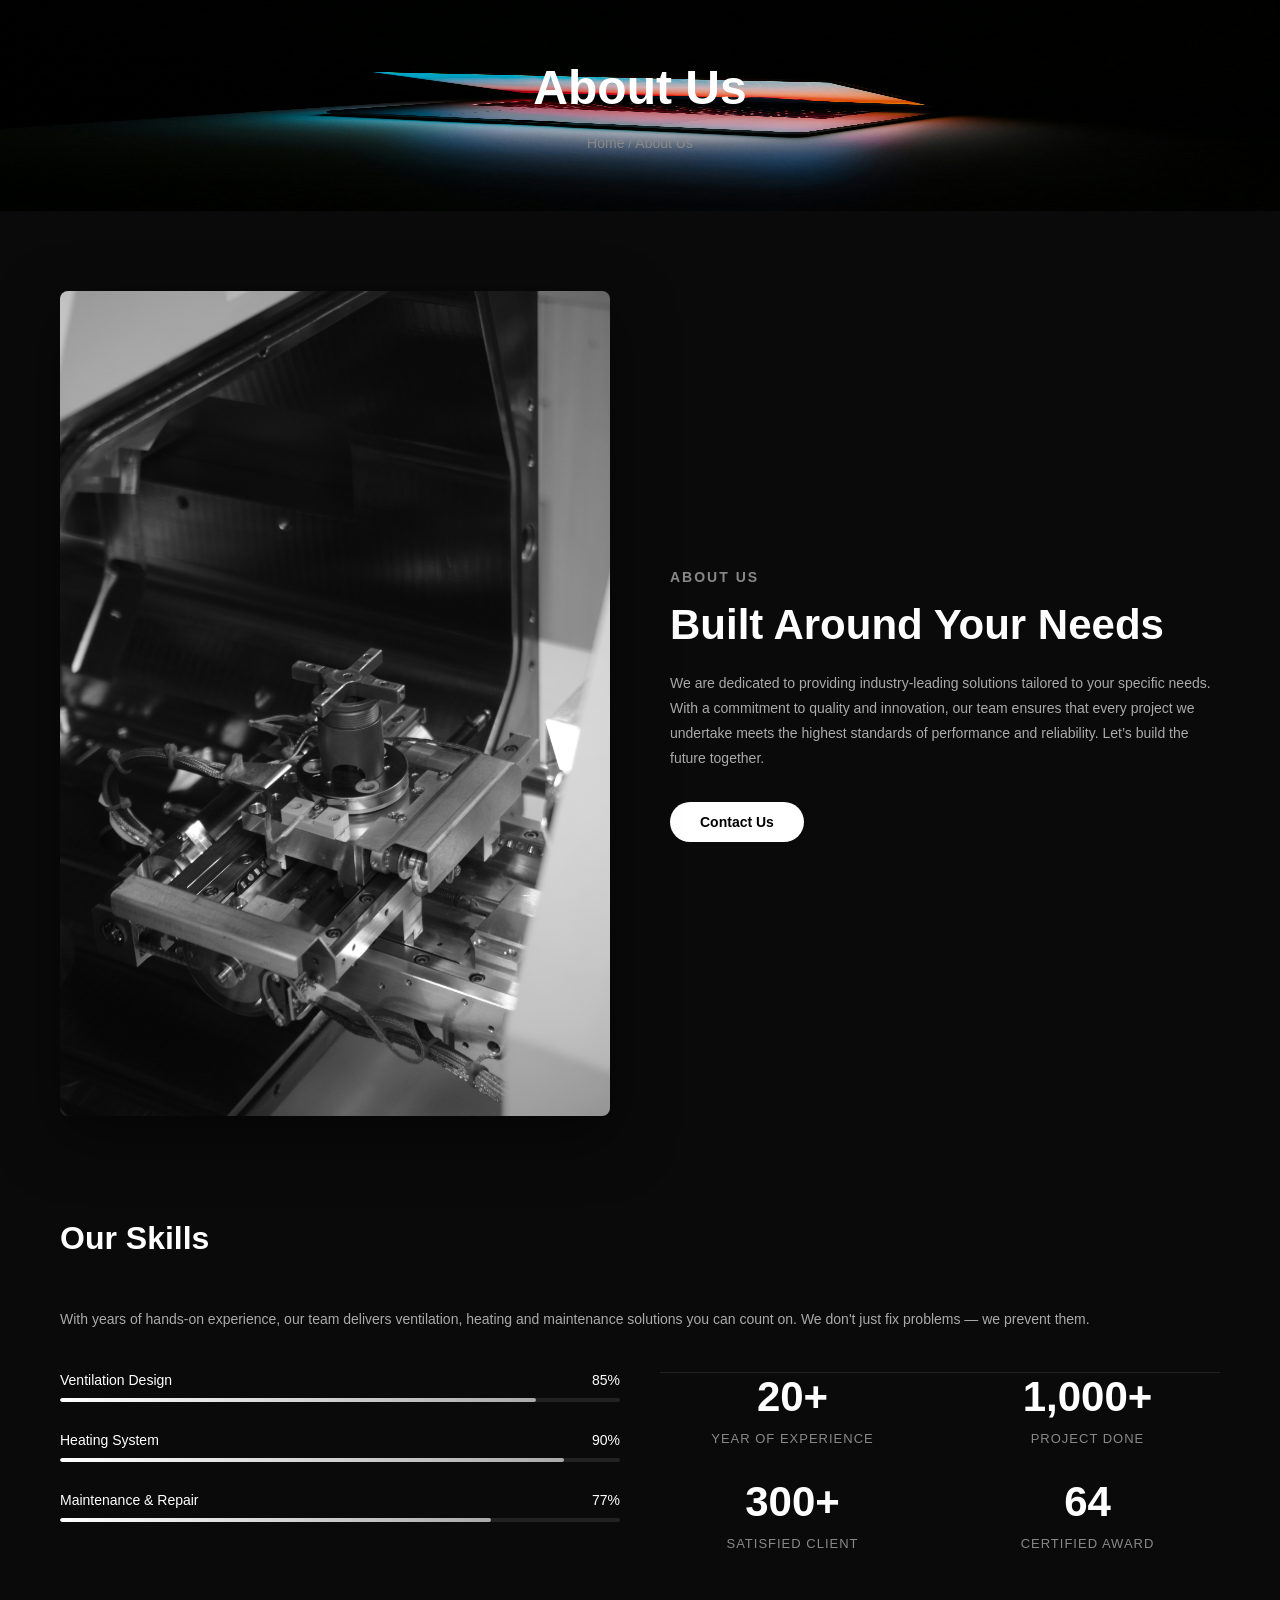
==== about us.html @ 5ce8b64a "Merge branch 'main' of github.com:bkibet-dev/mecha" ====
<!DOCTYPE html>
<html lang="en">
<head>
    <meta charset="UTF-8">
    <meta name="viewport" content="width=device-width, initial-scale=1.0">
    <title>About Us</title>
    <link rel="stylesheet" href="./style.css">
</head>
<body>
    <!-- Header Section -->
    <div class="header">
        <div class="header-content">
            <h1>About Us</h1>
            <div class="breadcrumb">
                <a href="#">Home</a> / About Us
            </div>
        </div>
    </div>

    <!-- Main Container -->
    <div class="main-container">
        <!-- About Section -->
        <div class="about-section">
            <div class="about-image">
                <img src="./img/thorium-APO0TCVHBv0-unsplash.jpg" alt="About Us">
            </div>
            <div class="about-content">
                <h3>About Us</h3>
                <h2>Built Around Your Needs</h2>
                <p>We are dedicated to providing industry-leading solutions tailored to your specific needs. With a commitment to quality and innovation, our team ensures that every project we undertake meets the highest standards of performance and reliability. Let’s build the future together.</p>
                <button class="contact-btn">Contact Us</button>
            </div>
        </div>

        <!-- Skills Section -->
        <div class="skills-section">
            <h2>Our Skills</h2>
            <p style="color: #aaa; margin-bottom: 40px; font-size: 14px; line-height: 1.8;">With years of hands-on experience, our team delivers ventilation, heating and maintenance solutions you can count on. We don't just fix problems — we prevent them.</p>

            <div class="skills-grid">
                <div>
                    <div class="skill-item">
                        <div class="skill-name">
                            <span>Ventilation Design</span>
                            <span>85%</span>
                        </div>
                        <div class="skill-bar">
                            <div class="skill-progress" style="width: 85%;"></div>
                        </div>
                    </div>

                    <div class="skill-item">
                        <div class="skill-name">
                            <span>Heating System</span>
                            <span>90%</span>
                        </div>
                        <div class="skill-bar">
                            <div class="skill-progress" style="width: 90%;"></div>
                        </div>
                    </div>

                    <div class="skill-item">
                        <div class="skill-name">
                            <span>Maintenance & Repair</span>
                            <span>77%</span>
                        </div>
                        <div class="skill-bar">
                            <div class="skill-progress" style="width: 77%;"></div>
                        </div>
                    </div>
                </div>

                <div class="stats-section">
                    <div class="stat-item">
                        <div class="stat-number">20+</div>
                        <div class="stat-label">Year Of Experience</div>
                    </div>
                    <div class="stat-item">
                        <div class="stat-number">1,000+</div>
                        <div class="stat-label">Project Done</div>
                    </div>
                    <div class="stat-item">
                        <div class="stat-number">300+</div>
                        <div class="stat-label">Satisfied Client</div>
                    </div>
                    <div class="stat-item">
                        <div class="stat-number">64</div>
                        <div class="stat-label">Certified Award</div>
                    </div>
                </div>
            </div>
        </div>
    </div>
</body>
</html>
---- style.css ----
* {
            margin: 0;
            padding: 0;
            box-sizing: border-box;
        }

        body {
            font-family: 'Segoe UI', Tahoma, Geneva, Verdana, sans-serif;
            background-color: #0a0a0a;
            color: #fff;
        }

        .header {
            background-image: url("./img/ales-nesetril-Im7lZjxeLhg-unsplash.jpg");
            background-repeat: no-repeat;
            background-size: 100% 100%;
            padding: 60px 20px;
            text-align: center;
            position: relative;
            overflow: hidden;
        }

        .header-content {
            position: relative;
            z-index: 1;
        }

        .header h1 {
            font-size: 48px;
            margin-bottom: 20px;
            font-weight: 700;
        }

        .breadcrumb {
            font-size: 14px;
            color: #888;
        }

        .breadcrumb a {
            color: #888;
            text-decoration: none;
        }

        .breadcrumb a:hover {
            color: #fff;
        }

        .main-container {
            max-width: 1200px;
            margin: 0 auto;
            padding: 80px 20px;
        }

        .about-section {
            display: grid;
            grid-template-columns: 1fr 1fr;
            gap: 60px;
            align-items: center;
            margin-bottom: 100px;
        }

        .about-image {
            position: relative;
        }

        .about-image img {
            width: 100%;
            border-radius: 8px;
            box-shadow: 0 20px 60px rgba(0,0,0,0.5);
        }

        .about-content h3 {
            font-size: 14px;
            color: #888;
            margin-bottom: 15px;
            text-transform: uppercase;
            letter-spacing: 2px;
        }

        .about-content h2 {
            font-size: 42px;
            margin-bottom: 20px;
            line-height: 1.2;
            font-weight: 700;
        }

        .about-content p {
            font-size: 14px;
            line-height: 1.8;
            color: #aaa;
            margin-bottom: 30px;
        }

        .contact-btn {
            background-color: #fff;
            color: #000;
            padding: 12px 30px;
            border: none;
            border-radius: 25px;
            font-size: 14px;
            font-weight: 600;
            cursor: pointer;
            transition: all 0.3s ease;
            display: inline-block;
        }

        .contact-btn:hover {
            background-color: #f0f0f0;
            transform: translateY(-2px);
        }

        .skills-section {
            margin-top: 80px;
        }

        .skills-section h2 {
            font-size: 32px;
            margin-bottom: 50px;
            font-weight: 700;
        }

        .skills-grid {
            display: grid;
            grid-template-columns: 1fr 1fr;
            gap: 40px;
        }

        .skill-item {
            margin-bottom: 30px;
        }

        .skill-name {
            font-size: 14px;
            margin-bottom: 10px;
            display: flex;
            justify-content: space-between;
        }

        .skill-bar {
            background-color: #222;
            height: 4px;
            border-radius: 2px;
            overflow: hidden;
        }

        .skill-progress {
            height: 100%;
            background: linear-gradient(90deg, #fff, #aaa);
            border-radius: 2px;
        }

        .stats-section {
            display: grid;
            grid-template-columns: repeat(2, 1fr);
            gap: 30px;
            border-top: 1px solid #222;
        }

        .stat-item {
            text-align: center;
        }

        .stat-number {
            font-size: 42px;
            font-weight: 700;
            margin-bottom: 10px;
            color: #fff;
        }

        .stat-label {
            font-size: 13px;
            color: #888;
            text-transform: uppercase;
            letter-spacing: 1px;
        }

        @media (max-width: 768px) {
            .about-section {
                grid-template-columns: 1fr;
                gap: 30px;
            }

            .skills-grid {
                grid-template-columns: 1fr;
            }

            .stats-section {
                grid-template-columns: repeat(2, 1fr);
            }

            .header h1 {
                font-size: 36px;
            }

            .about-content h2 {
                font-size: 32px;
            }
        }
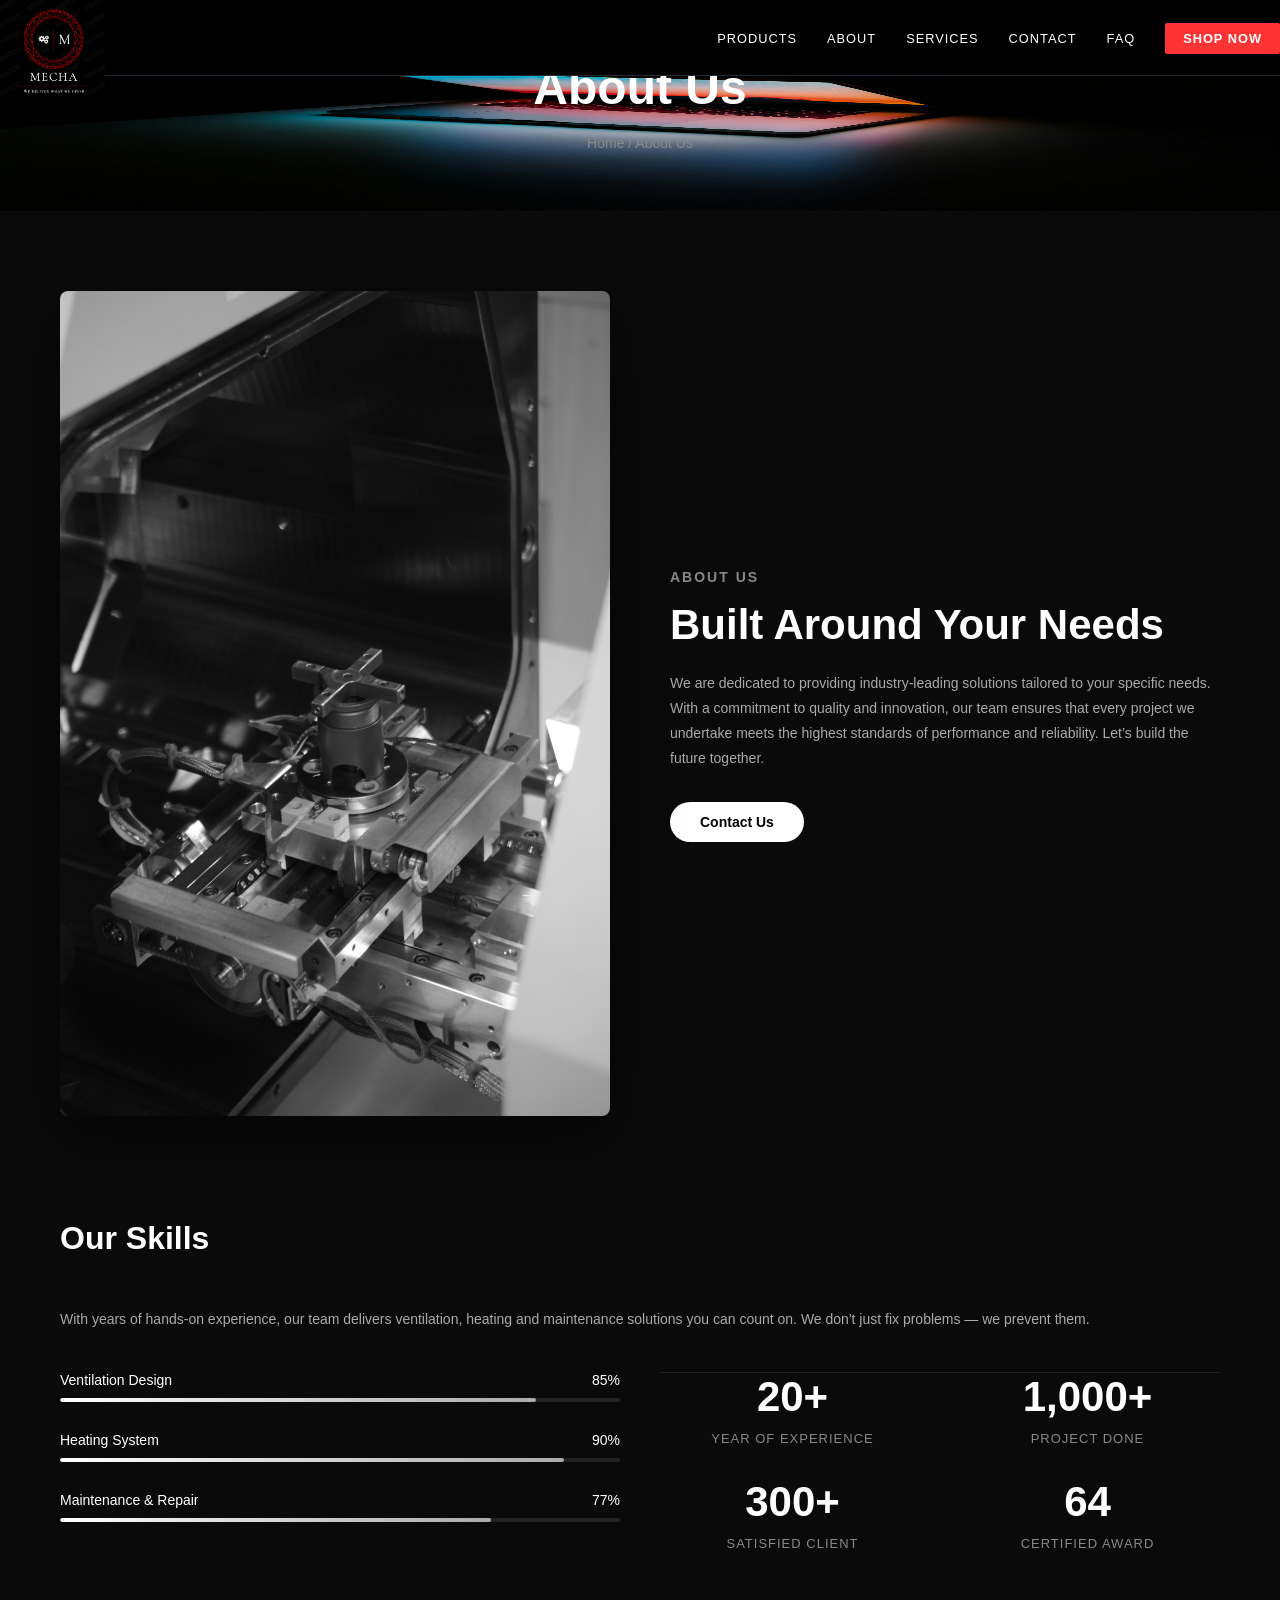
==== commit 6b25fc2b: "Merge branch 'main' of github.com:bkibet-dev/mecha" ====
--- a/about us.html
+++ b/about us.html
@@ -4,10 +4,27 @@
     <meta charset="UTF-8">
     <meta name="viewport" content="width=device-width, initial-scale=1.0">
     <title>About Us</title>
-    <link rel="stylesheet" href="./style.css">
+    <link rel="stylesheet" href="./about us.css">
 </head>
 <body>
     <!-- Header Section -->
+        <header>
+        <div class="container navbar">
+            <figure class="logo">
+                <img src="./images/logo.png" alt="Logo">
+            </figure>
+            <nav class="links">
+                <ul>
+                    <li><a href="./product.html">Products</a></li>
+                    <li><a href="./about us.html">About</a></li>
+                    <li><a href="./services.html">Services</a></li>                                                                                                                                                                                   
+                    <li><a href="./contactus.html">Contact</a></li>
+                    <li><a href="./FAQ.html">FAQ</a></li>
+                    <li><a href="#">Shop Now</a></li>
+                </ul>
+            </nav>
+        </div>
+    </header>
     <div class="header">
         <div class="header-content">
             <h1>About Us</h1>
--- a/about us.css
+++ b/about us.css
@@ -0,0 +1,258 @@
+* {
+            margin: 0;
+            padding: 0;
+            box-sizing: border-box;
+        }
+
+        body {
+            font-family: 'Segoe UI', Tahoma, Geneva, Verdana, sans-serif;
+            background-color: #0a0a0a;
+            color: #fff;
+        }
+
+        header {
+    width: 100%;
+    background-color: #000000;
+    position: fixed;
+    top: 0;
+    left: 0;
+    z-index: 1000;
+    border-bottom: 1px solid #1f2833;
+}
+
+.navbar {
+    height: 75px;
+    display: flex;
+    justify-content: space-between;
+    align-items: center;
+}
+
+.logo {
+    margin-top: 20px;
+}
+
+.logo img {
+    height: 100px;
+    display: block;
+}
+
+.links ul {
+    list-style: none;
+    display: flex;
+    align-items: center;
+    gap: 30px;
+}
+
+.links a {
+    color: #ffffff;
+    font-size: 0.8rem;
+    letter-spacing: 1px;
+    text-transform: uppercase;
+    font-weight: 500;
+    text-decoration: none;
+    transition: all 0.3s ease;
+}
+
+.links a:hover {
+    color: #ff3333;
+}
+
+.links li:last-child a {
+    background-color: #ff3333;
+    color: #fff;
+    padding: 8px 18px;
+    font-weight: 600;
+    border-radius: 2px;
+}
+
+.links li:last-child a:hover {
+    background-color: #cc0000;
+    color: #fff;
+}
+
+        .header {
+            background-image: url("./img/ales-nesetril-Im7lZjxeLhg-unsplash.jpg");
+            background-repeat: no-repeat;
+            background-size: 100% 100%;
+            padding: 60px 20px;
+            text-align: center;
+            position: relative;
+            overflow: hidden;
+        }
+
+        .header-content {
+            position: relative;
+            z-index: 1;
+        }
+
+        .header h1 {
+            font-size: 48px;
+            margin-bottom: 20px;
+            font-weight: 700;
+        }
+
+        .breadcrumb {
+            font-size: 14px;
+            color: #888;
+        }
+
+        .breadcrumb a {
+            color: #888;
+            text-decoration: none;
+        }
+
+        .breadcrumb a:hover {
+            color: #fff;
+        }
+
+        .main-container {
+            max-width: 1200px;
+            margin: 0 auto;
+            padding: 80px 20px;
+        }
+
+        .about-section {
+            display: grid;
+            grid-template-columns: 1fr 1fr;
+            gap: 60px;
+            align-items: center;
+            margin-bottom: 100px;
+        }
+
+        .about-image {
+            position: relative;
+        }
+
+        .about-image img {
+            width: 100%;
+            border-radius: 8px;
+            box-shadow: 0 20px 60px rgba(0,0,0,0.5);
+        }
+
+        .about-content h3 {
+            font-size: 14px;
+            color: #888;
+            margin-bottom: 15px;
+            text-transform: uppercase;
+            letter-spacing: 2px;
+        }
+
+        .about-content h2 {
+            font-size: 42px;
+            margin-bottom: 20px;
+            line-height: 1.2;
+            font-weight: 700;
+        }
+
+        .about-content p {
+            font-size: 14px;
+            line-height: 1.8;
+            color: #aaa;
+            margin-bottom: 30px;
+        }
+
+        .contact-btn {
+            background-color: #fff;
+            color: #000;
+            padding: 12px 30px;
+            border: none;
+            border-radius: 25px;
+            font-size: 14px;
+            font-weight: 600;
+            cursor: pointer;
+            transition: all 0.3s ease;
+            display: inline-block;
+        }
+
+        .contact-btn:hover {
+            background-color: #f0f0f0;
+            transform: translateY(-2px);
+        }
+
+        .skills-section {
+            margin-top: 80px;
+        }
+
+        .skills-section h2 {
+            font-size: 32px;
+            margin-bottom: 50px;
+            font-weight: 700;
+        }
+
+        .skills-grid {
+            display: grid;
+            grid-template-columns: 1fr 1fr;
+            gap: 40px;
+        }
+
+        .skill-item {
+            margin-bottom: 30px;
+        }
+
+        .skill-name {
+            font-size: 14px;
+            margin-bottom: 10px;
+            display: flex;
+            justify-content: space-between;
+        }
+
+        .skill-bar {
+            background-color: #222;
+            height: 4px;
+            border-radius: 2px;
+            overflow: hidden;
+        }
+
+        .skill-progress {
+            height: 100%;
+            background: linear-gradient(90deg, #fff, #aaa);
+            border-radius: 2px;
+        }
+
+        .stats-section {
+            display: grid;
+            grid-template-columns: repeat(2, 1fr);
+            gap: 30px;
+            border-top: 1px solid #222;
+        }
+
+        .stat-item {
+            text-align: center;
+        }
+
+        .stat-number {
+            font-size: 42px;
+            font-weight: 700;
+            margin-bottom: 10px;
+            color: #fff;
+        }
+
+        .stat-label {
+            font-size: 13px;
+            color: #888;
+            text-transform: uppercase;
+            letter-spacing: 1px;
+        }
+
+        @media (max-width: 768px) {
+            .about-section {
+                grid-template-columns: 1fr;
+                gap: 30px;
+            }
+
+            .skills-grid {
+                grid-template-columns: 1fr;
+            }
+
+            .stats-section {
+                grid-template-columns: repeat(2, 1fr);
+            }
+
+            .header h1 {
+                font-size: 36px;
+            }
+
+            .about-content h2 {
+                font-size: 32px;
+            }
+        }
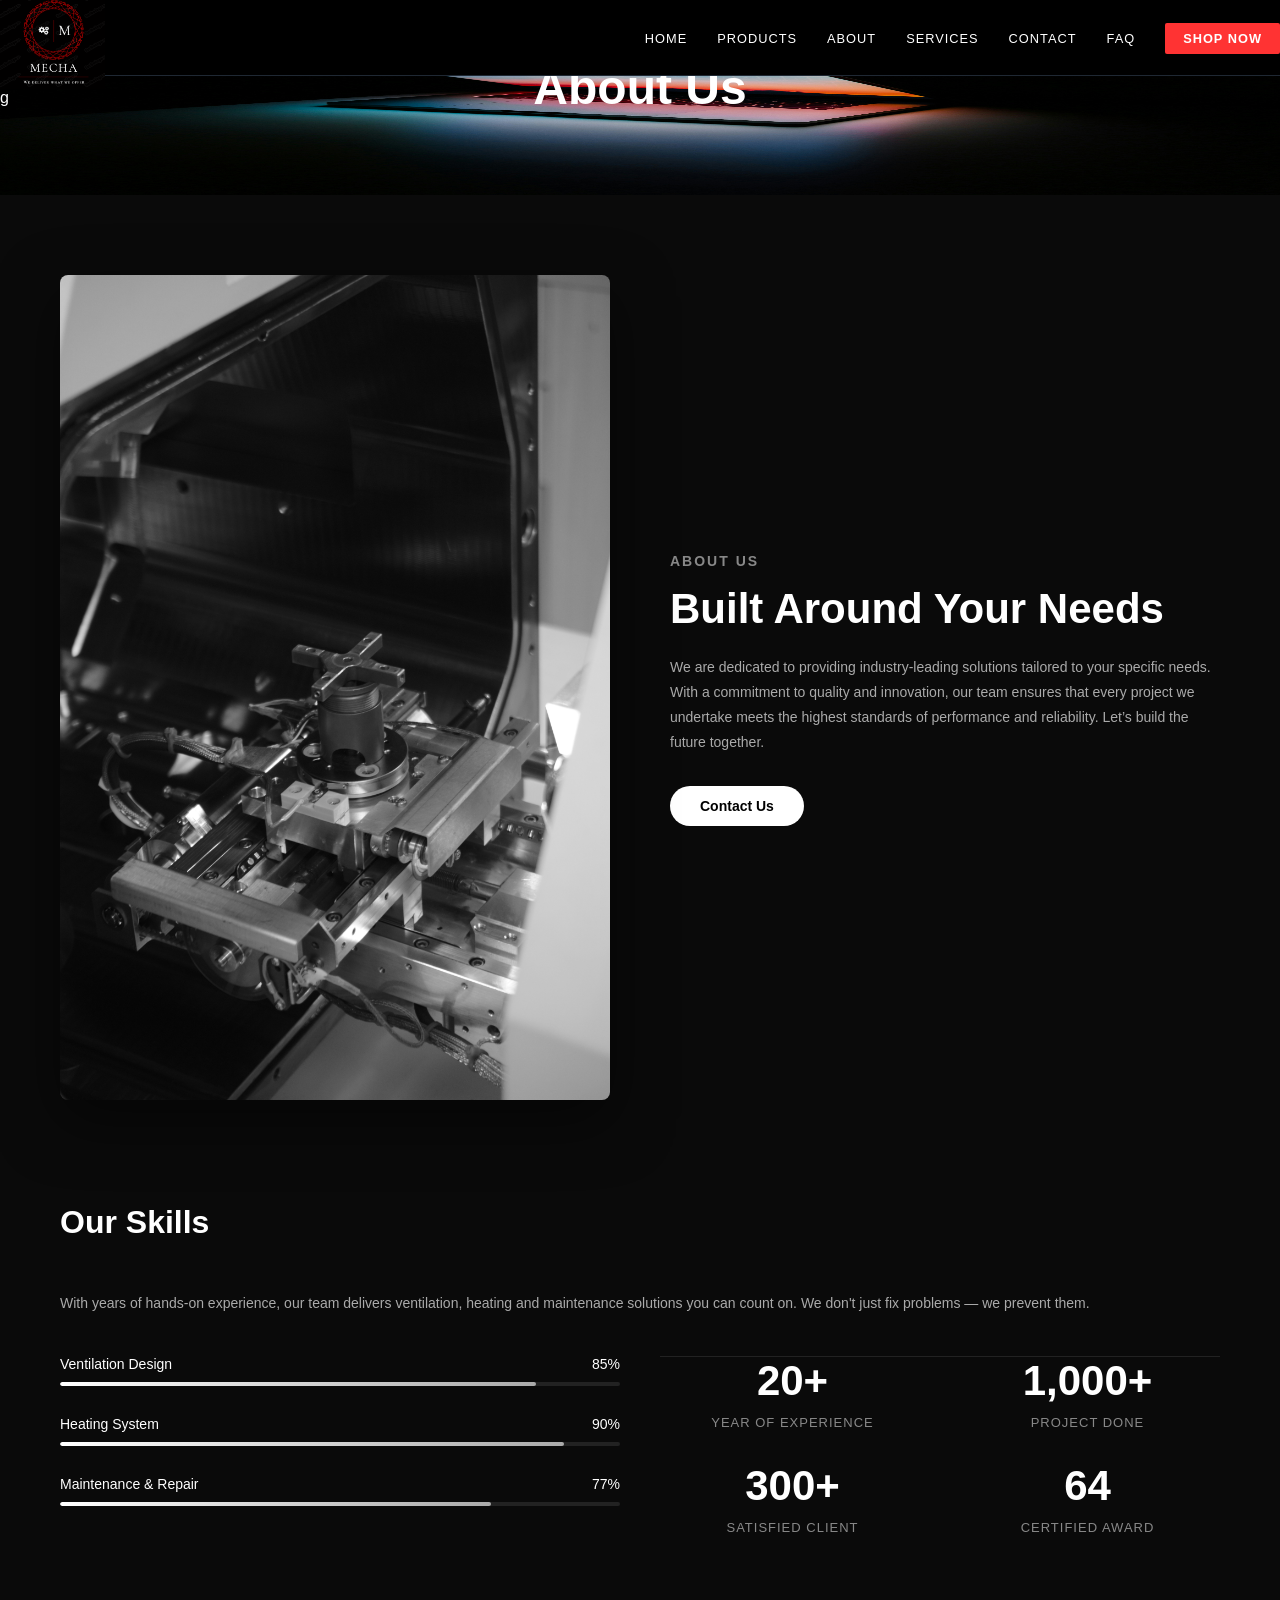
==== commit a5523aa4: "edit" ====
--- a/about us.html
+++ b/about us.html
@@ -11,10 +11,11 @@
         <header>
         <div class="container navbar">
             <figure class="logo">
-                <img src="./images/logo.png" alt="Logo">
+                <img src="./images/logo.png" alt="Logo">g
             </figure>
             <nav class="links">
                 <ul>
+                    <li><a href="./index.html">Home</a></li>
                     <li><a href="./product.html">Products</a></li>
                     <li><a href="./about us.html">About</a></li>
                     <li><a href="./services.html">Services</a></li>                                                                                                                                                                                   
@@ -28,9 +29,6 @@
     <div class="header">
         <div class="header-content">
             <h1>About Us</h1>
-            <div class="breadcrumb">
-                <a href="#">Home</a> / About Us
-            </div>
         </div>
     </div>
 
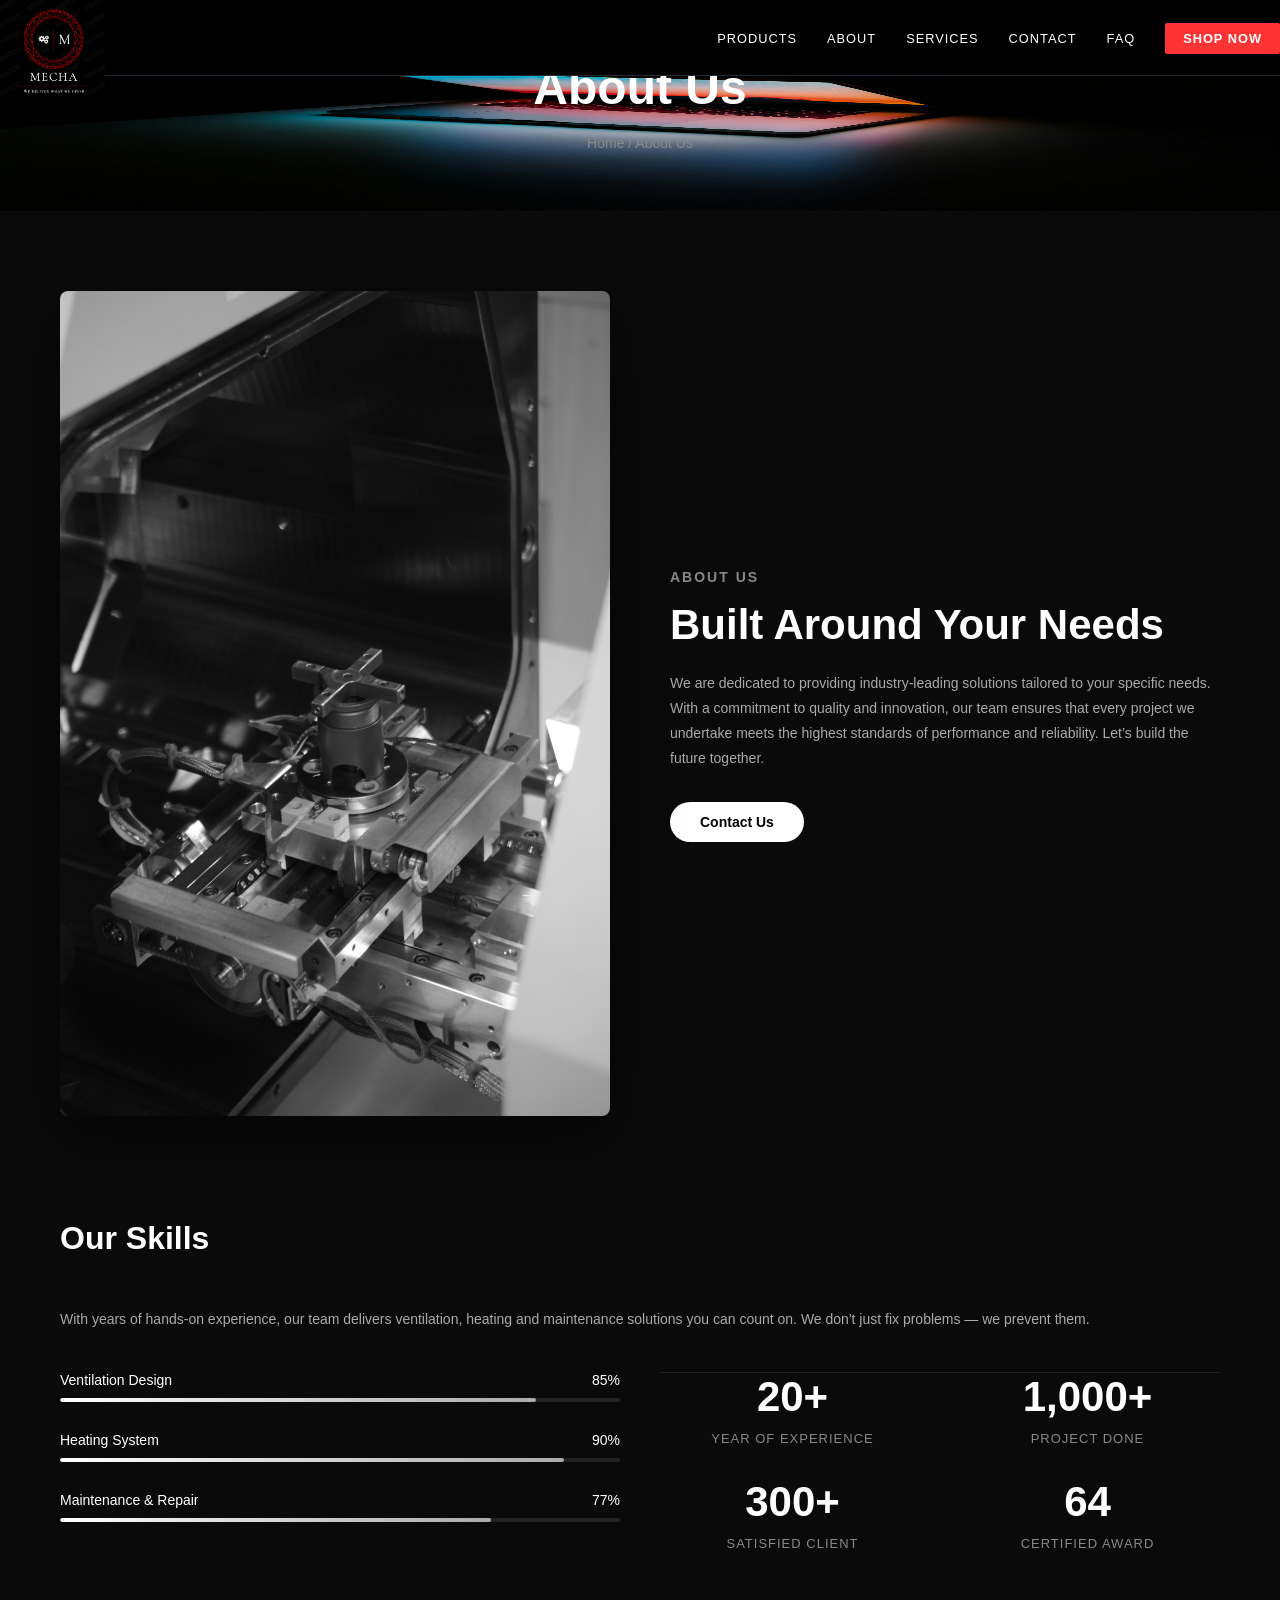
==== commit 79a63fcf: "added nav bar" ====
--- a/about us.html
+++ b/about us.html
@@ -11,11 +11,10 @@
         <header>
         <div class="container navbar">
             <figure class="logo">
-                <img src="./images/logo.png" alt="Logo">g
+                <img src="./images/logo.png" alt="Logo">
             </figure>
             <nav class="links">
                 <ul>
-                    <li><a href="./index.html">Home</a></li>
                     <li><a href="./product.html">Products</a></li>
                     <li><a href="./about us.html">About</a></li>
                     <li><a href="./services.html">Services</a></li>                                                                                                                                                                                   
@@ -29,6 +28,9 @@
     <div class="header">
         <div class="header-content">
             <h1>About Us</h1>
+            <div class="breadcrumb">
+                <a href="#">Home</a> / About Us
+            </div>
         </div>
     </div>
 
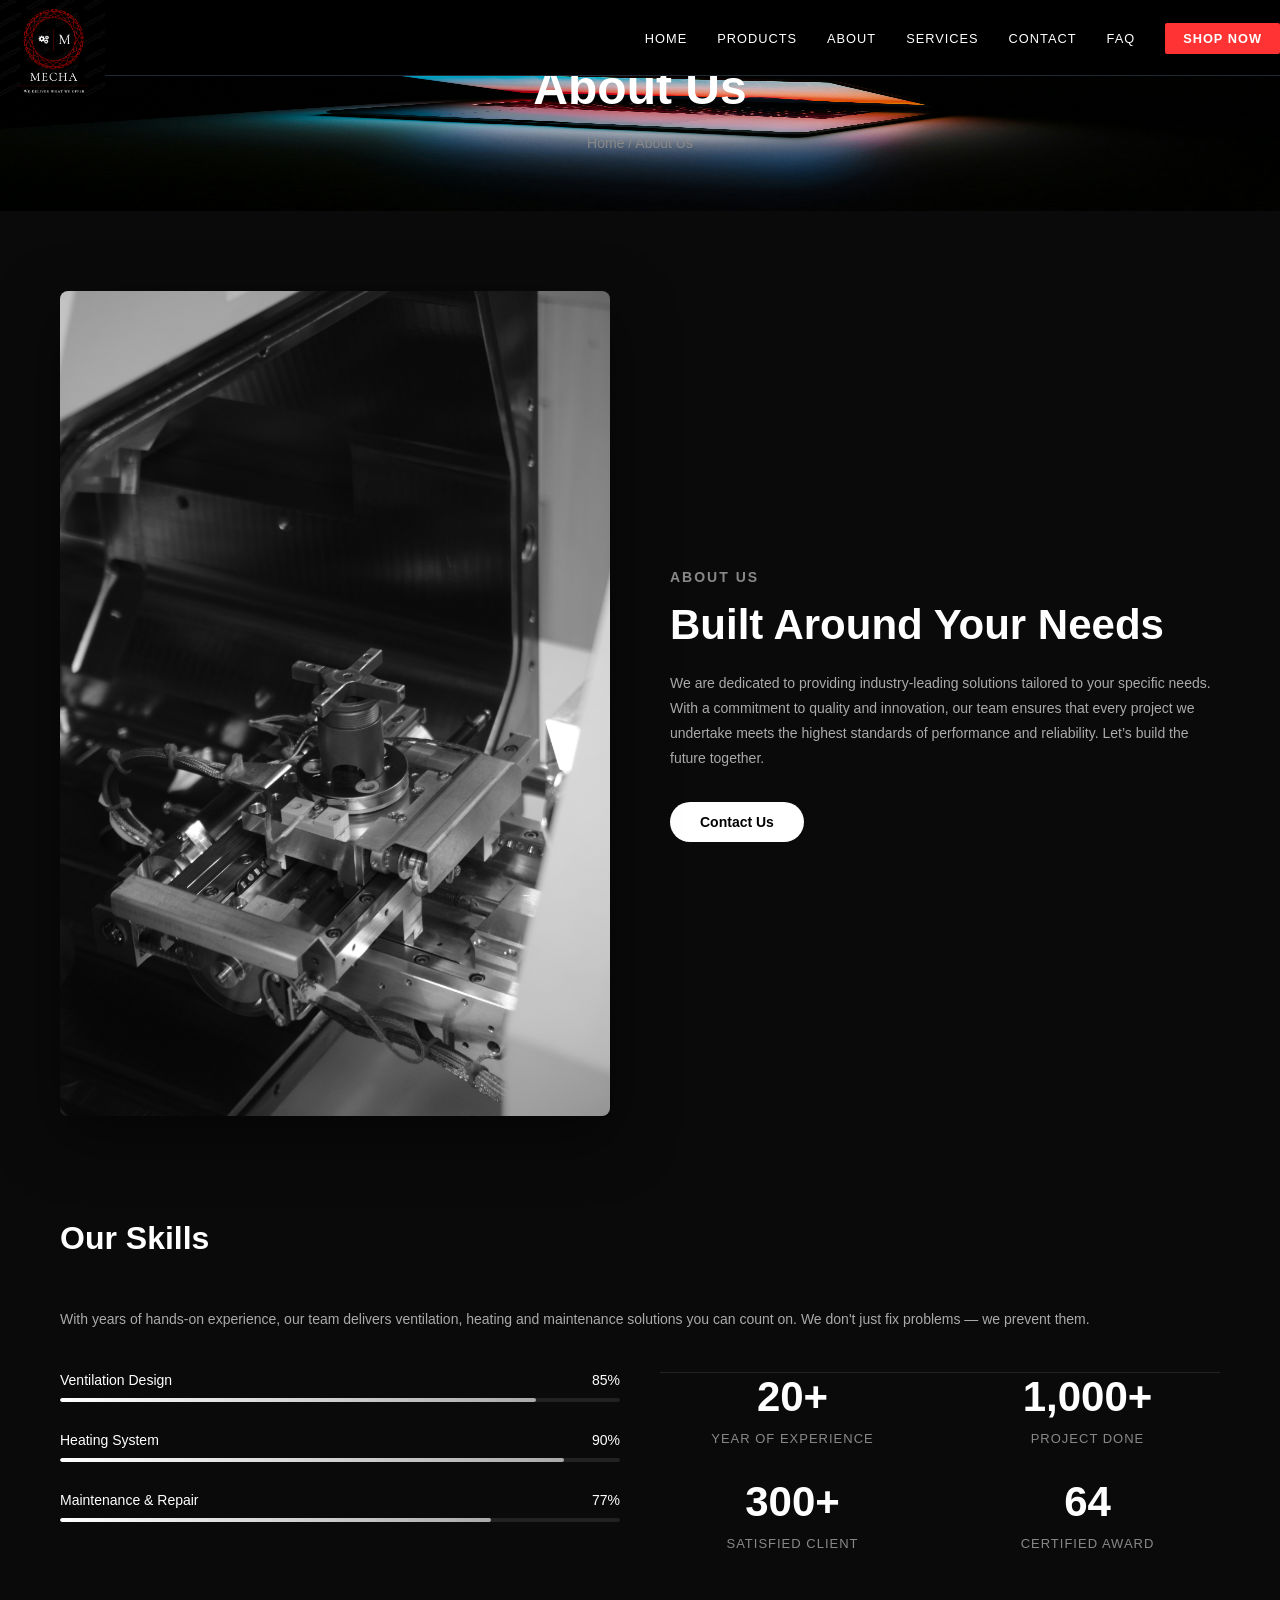
==== commit 25cf3b60: "added index.html" ====
--- a/about us.html
+++ b/about us.html
@@ -15,6 +15,7 @@
             </figure>
             <nav class="links">
                 <ul>
+                    <li><a href="./index.html">Home</a></li>
                     <li><a href="./product.html">Products</a></li>
                     <li><a href="./about us.html">About</a></li>
                     <li><a href="./services.html">Services</a></li>                                                                                                                                                                                   
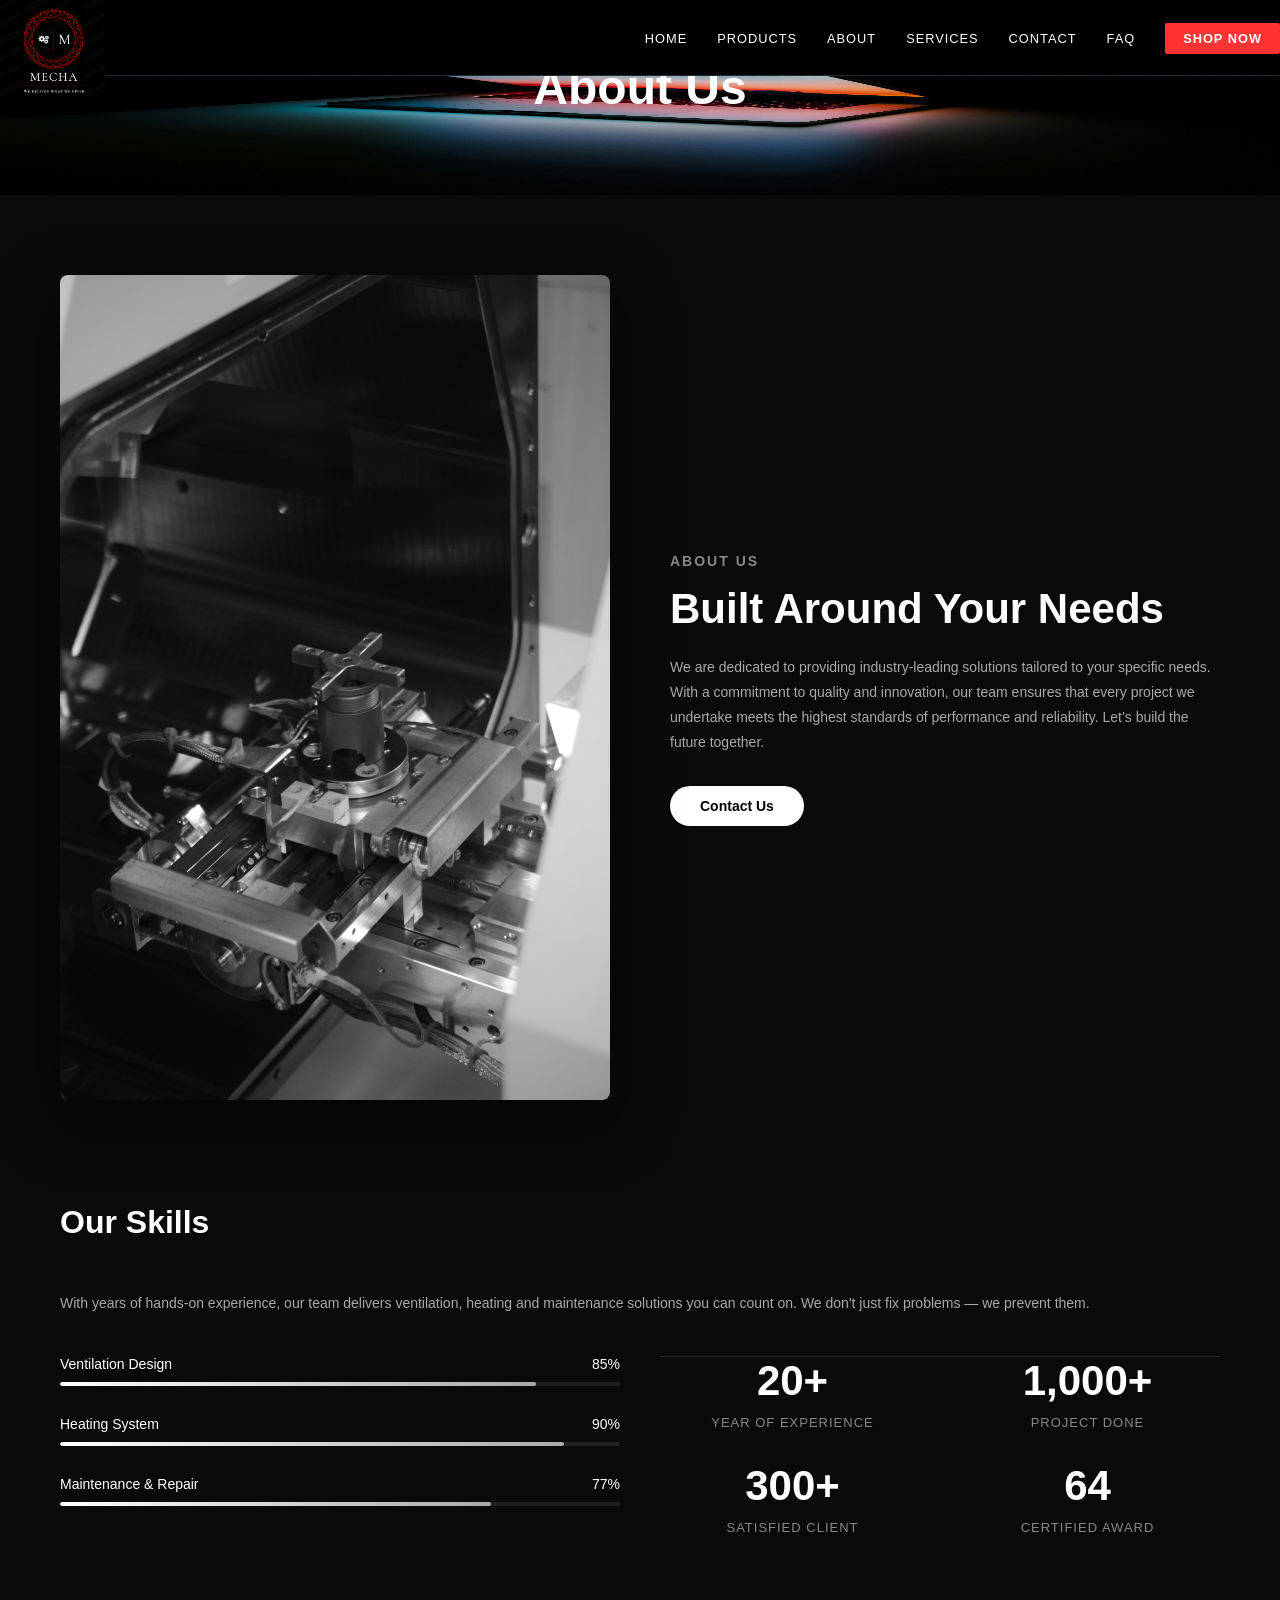
==== commit 24ffd852: "few changes" ====
--- a/about us.html
+++ b/about us.html
@@ -29,9 +29,6 @@
     <div class="header">
         <div class="header-content">
             <h1>About Us</h1>
-            <div class="breadcrumb">
-                <a href="#">Home</a> / About Us
-            </div>
         </div>
     </div>
 
--- a/about us.css
+++ b/about us.css
@@ -91,20 +91,7 @@
             font-weight: 700;
         }
 
-        .breadcrumb {
-            font-size: 14px;
-            color: #888;
-        }
-
-        .breadcrumb a {
-            color: #888;
-            text-decoration: none;
-        }
-
-        .breadcrumb a:hover {
-            color: #fff;
-        }
-
+        
         .main-container {
             max-width: 1200px;
             margin: 0 auto;
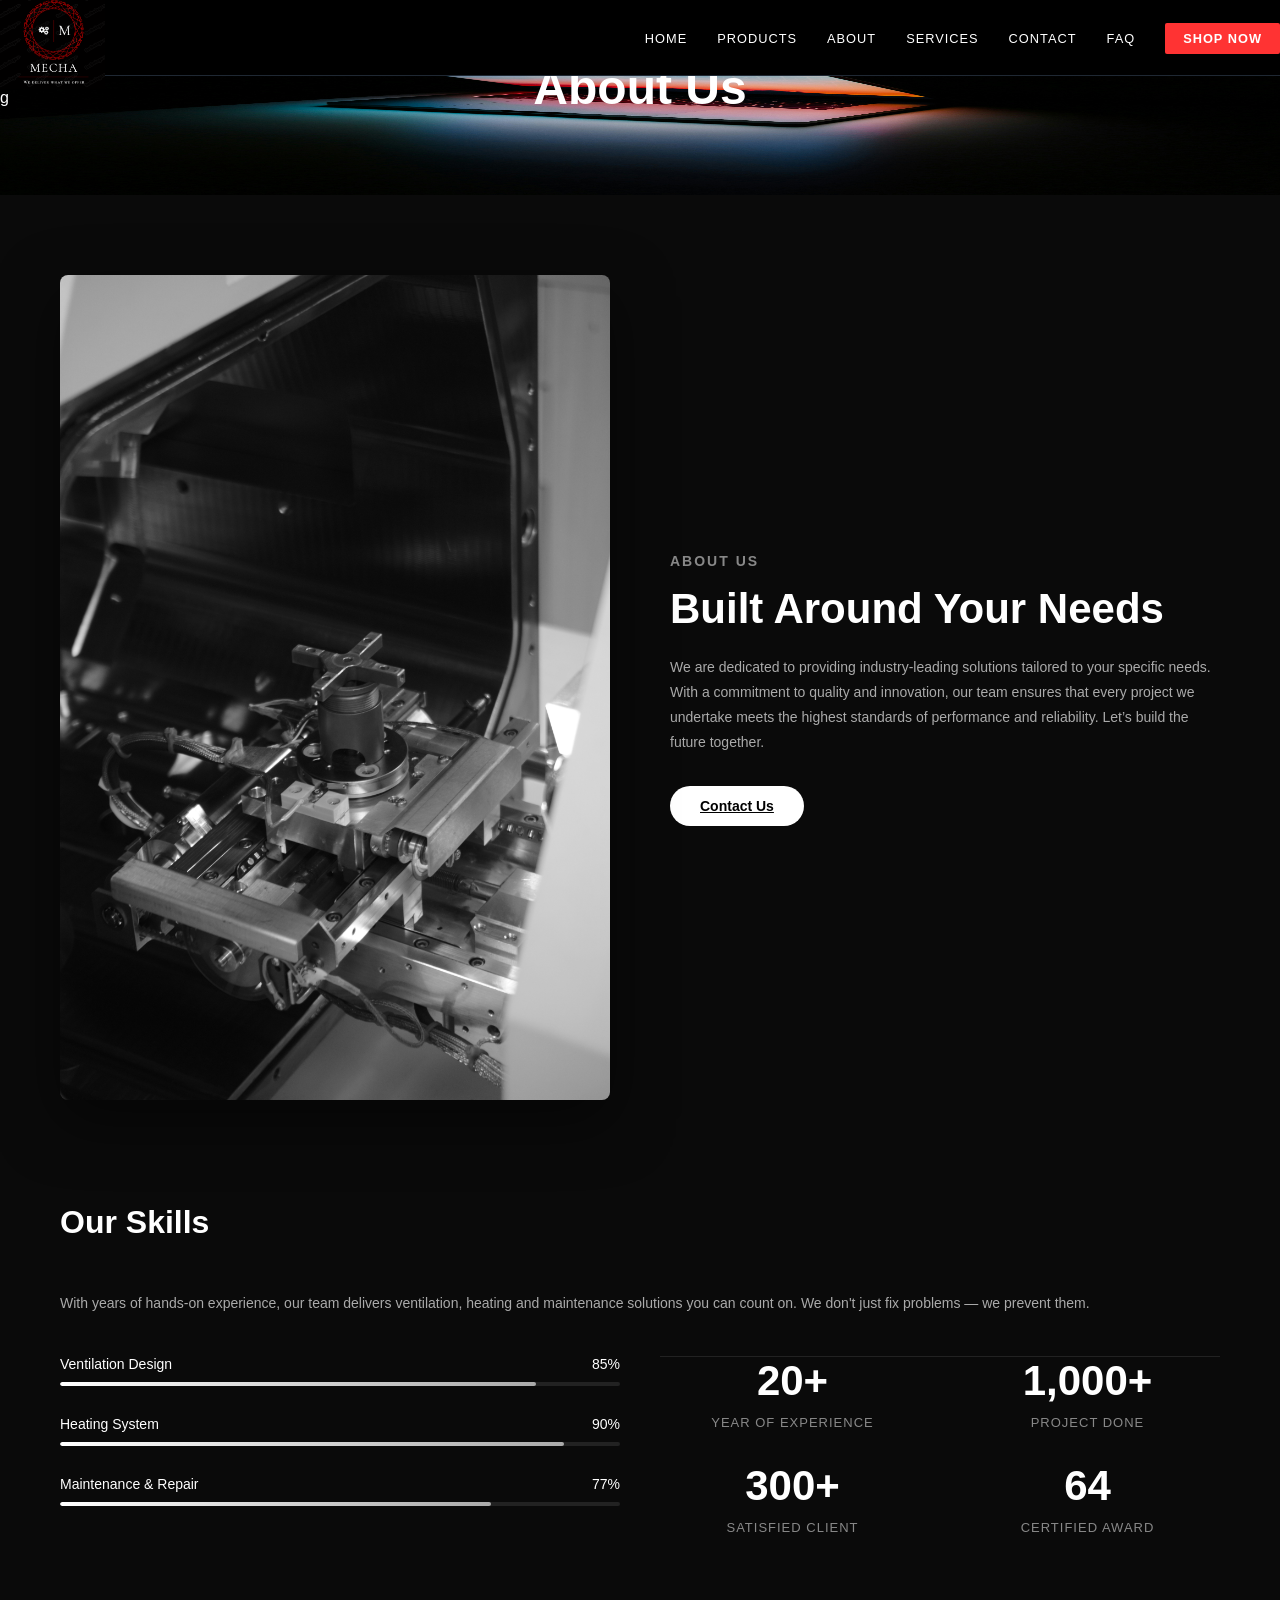
==== commit 13d67bb9: "linked contact us with contact us.html" ====
--- a/about us.html
+++ b/about us.html
@@ -11,7 +11,7 @@
         <header>
         <div class="container navbar">
             <figure class="logo">
-                <img src="./images/logo.png" alt="Logo">
+                <img src="./images/logo.png" alt="Logo">g
             </figure>
             <nav class="links">
                 <ul>
@@ -43,7 +43,8 @@
                 <h3>About Us</h3>
                 <h2>Built Around Your Needs</h2>
                 <p>We are dedicated to providing industry-leading solutions tailored to your specific needs. With a commitment to quality and innovation, our team ensures that every project we undertake meets the highest standards of performance and reliability. Let’s build the future together.</p>
-                <button class="contact-btn">Contact Us</button>
+                <a href="./contactus.html" class="contact-btn">Contact Us</a>
+                
             </div>
         </div>
 
